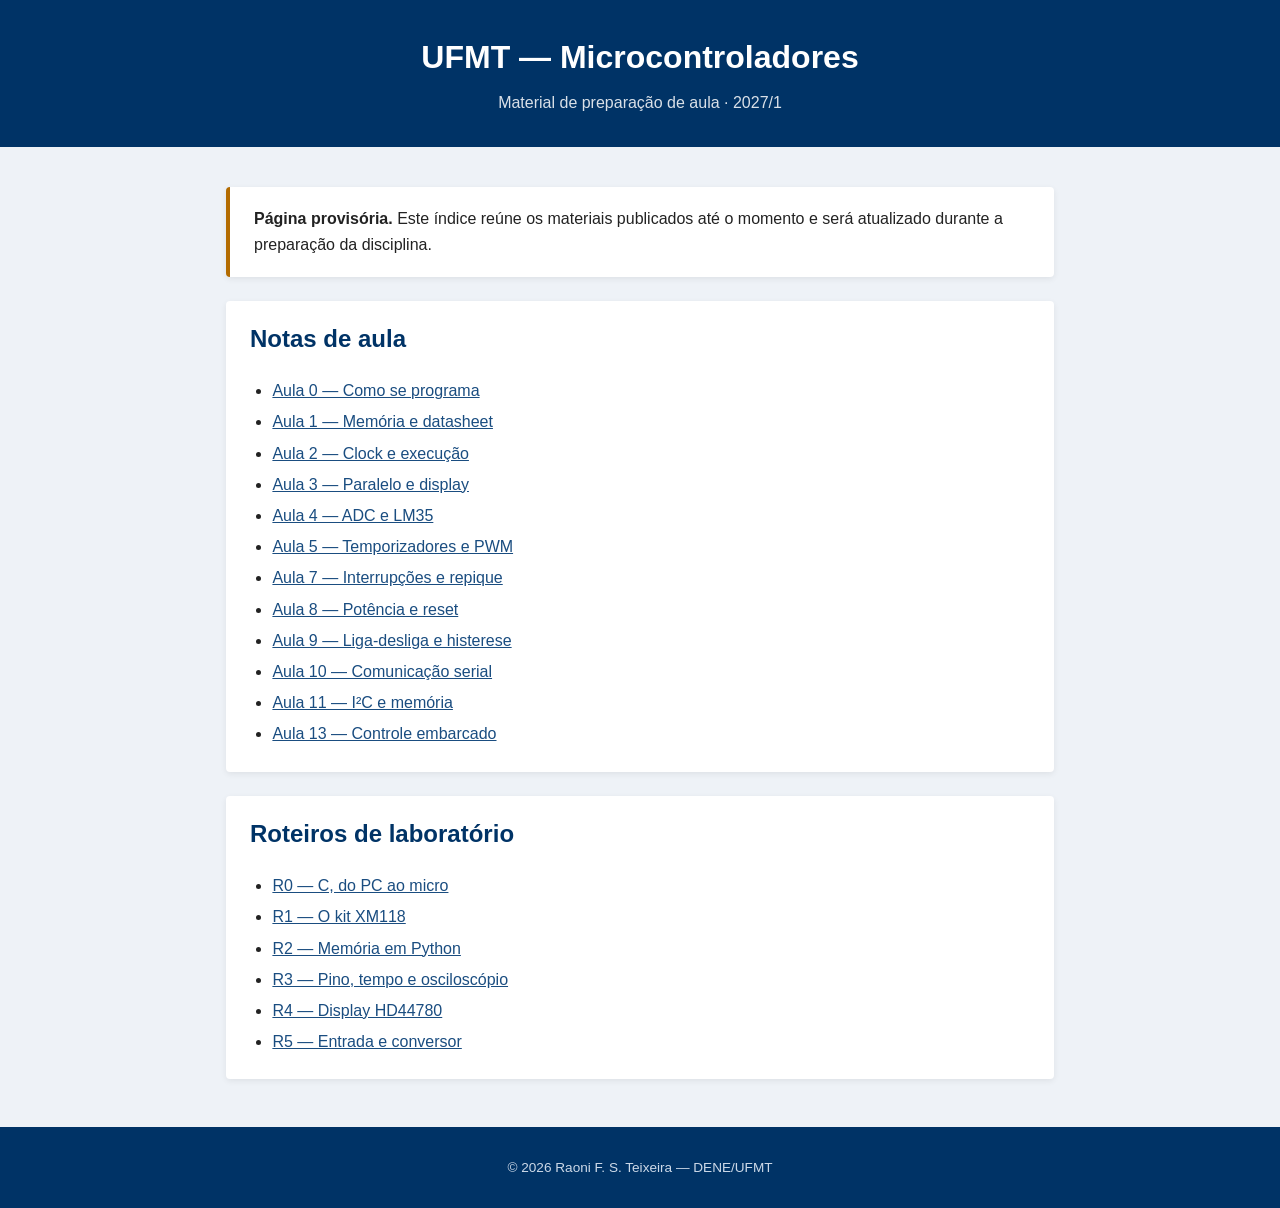
==== 2027-1/index.html @ 15de8cd6 "criando index para 2027-1 (novo materal)" ====
<!DOCTYPE html>
<html lang="pt-BR">
<head>
    <meta charset="UTF-8">
    <meta name="viewport" content="width=device-width, initial-scale=1.0">
    <title>Microcontroladores — 2027/1</title>
    <style>
        * { box-sizing: border-box; }
        body {
            font-family: Arial, sans-serif;
            line-height: 1.6;
            margin: 0;
            background: #eef2f7;
            color: #222;
        }
        header {
            background: #003366;
            color: #fff;
            padding: 2rem 1rem;
            text-align: center;
        }
        header h1 { margin: 0 0 .4rem; font-size: 2rem; }
        header p { margin: 0; opacity: .85; }
        main {
            max-width: 860px;
            margin: 2.5rem auto;
            padding: 0 1rem;
        }
        .notice, section {
            background: #fff;
            border-radius: 4px;
            padding: 1.2rem 1.5rem;
            margin-bottom: 1.5rem;
            box-shadow: 0 2px 6px rgba(0, 0, 0, .07);
        }
        .notice { border-left: 4px solid #b36b00; }
        h2 { color: #003366; margin-top: 0; }
        ul { margin: 0; padding-left: 1.4rem; }
        li { margin: .35rem 0; }
        a { color: #1a4d80; }
        footer {
            background: #003366;
            color: #ccd9e8;
            font-size: .85rem;
            margin-top: 3rem;
            padding: 1rem;
            text-align: center;
        }
    </style>
</head>
<body>
    <header>
        <h1>UFMT — Microcontroladores</h1>
        <p>Material de preparação de aula · 2027/1</p>
    </header>

    <main>
        <div class="notice">
            <strong>Página provisória.</strong>
            Este índice reúne os materiais publicados até o momento e será atualizado
            durante a preparação da disciplina.
        </div>

        <section>
            <h2>Notas de aula</h2>
            <ul>
                <li><a href="./pdf/aula0-como-se-programa.pdf" target="_blank">Aula 0 — Como se programa</a></li>
                <li><a href="./pdf/aula1-memoria-e-datasheet.pdf" target="_blank">Aula 1 — Memória e datasheet</a></li>
                <li><a href="./pdf/aula2-clock-e-execucao.pdf" target="_blank">Aula 2 — Clock e execução</a></li>
                <li><a href="./pdf/aula3-paralelo-e-display.pdf" target="_blank">Aula 3 — Paralelo e display</a></li>
                <li><a href="./pdf/aula4-adc-e-lm35.pdf" target="_blank">Aula 4 — ADC e LM35</a></li>
                <li><a href="./pdf/aula5-temporizadores-e-pwm.pdf" target="_blank">Aula 5 — Temporizadores e PWM</a></li>
                <li><a href="./pdf/aula7-interrupcoes-e-repique.pdf" target="_blank">Aula 7 — Interrupções e repique</a></li>
                <li><a href="./pdf/aula8-potencia-e-reset.pdf" target="_blank">Aula 8 — Potência e reset</a></li>
                <li><a href="./pdf/aula9-liga-desliga-e-histerese.pdf" target="_blank">Aula 9 — Liga-desliga e histerese</a></li>
                <li><a href="./pdf/aula10-comunicacao-serial.pdf" target="_blank">Aula 10 — Comunicação serial</a></li>
                <li><a href="./pdf/aula11-i2c-e-memoria.pdf" target="_blank">Aula 11 — I²C e memória</a></li>
                <li><a href="./pdf/aula13-controle-embarcado.pdf" target="_blank">Aula 13 — Controle embarcado</a></li>
            </ul>
        </section>

        <section>
            <h2>Roteiros de laboratório</h2>
            <ul>
                <li><a href="./pdf/R0-c-do-pc-ao-micro.pdf" target="_blank">R0 — C, do PC ao micro</a></li>
                <li><a href="./pdf/R1-o-kit-xm118.pdf" target="_blank">R1 — O kit XM118</a></li>
                <li><a href="./pdf/R2-memoria-em-python.pdf" target="_blank">R2 — Memória em Python</a></li>
                <li><a href="./pdf/R3-pino-tempo-osciloscopio.pdf" target="_blank">R3 — Pino, tempo e osciloscópio</a></li>
                <li><a href="./pdf/R4-display-hd44780.pdf" target="_blank">R4 — Display HD44780</a></li>
                <li><a href="./pdf/R5-entrada-e-conversor.pdf" target="_blank">R5 — Entrada e conversor</a></li>
            </ul>
        </section>
    </main>

    <footer>
        <p>&copy; 2026 Raoni F. S. Teixeira — DENE/UFMT</p>
    </footer>
</body>
</html>
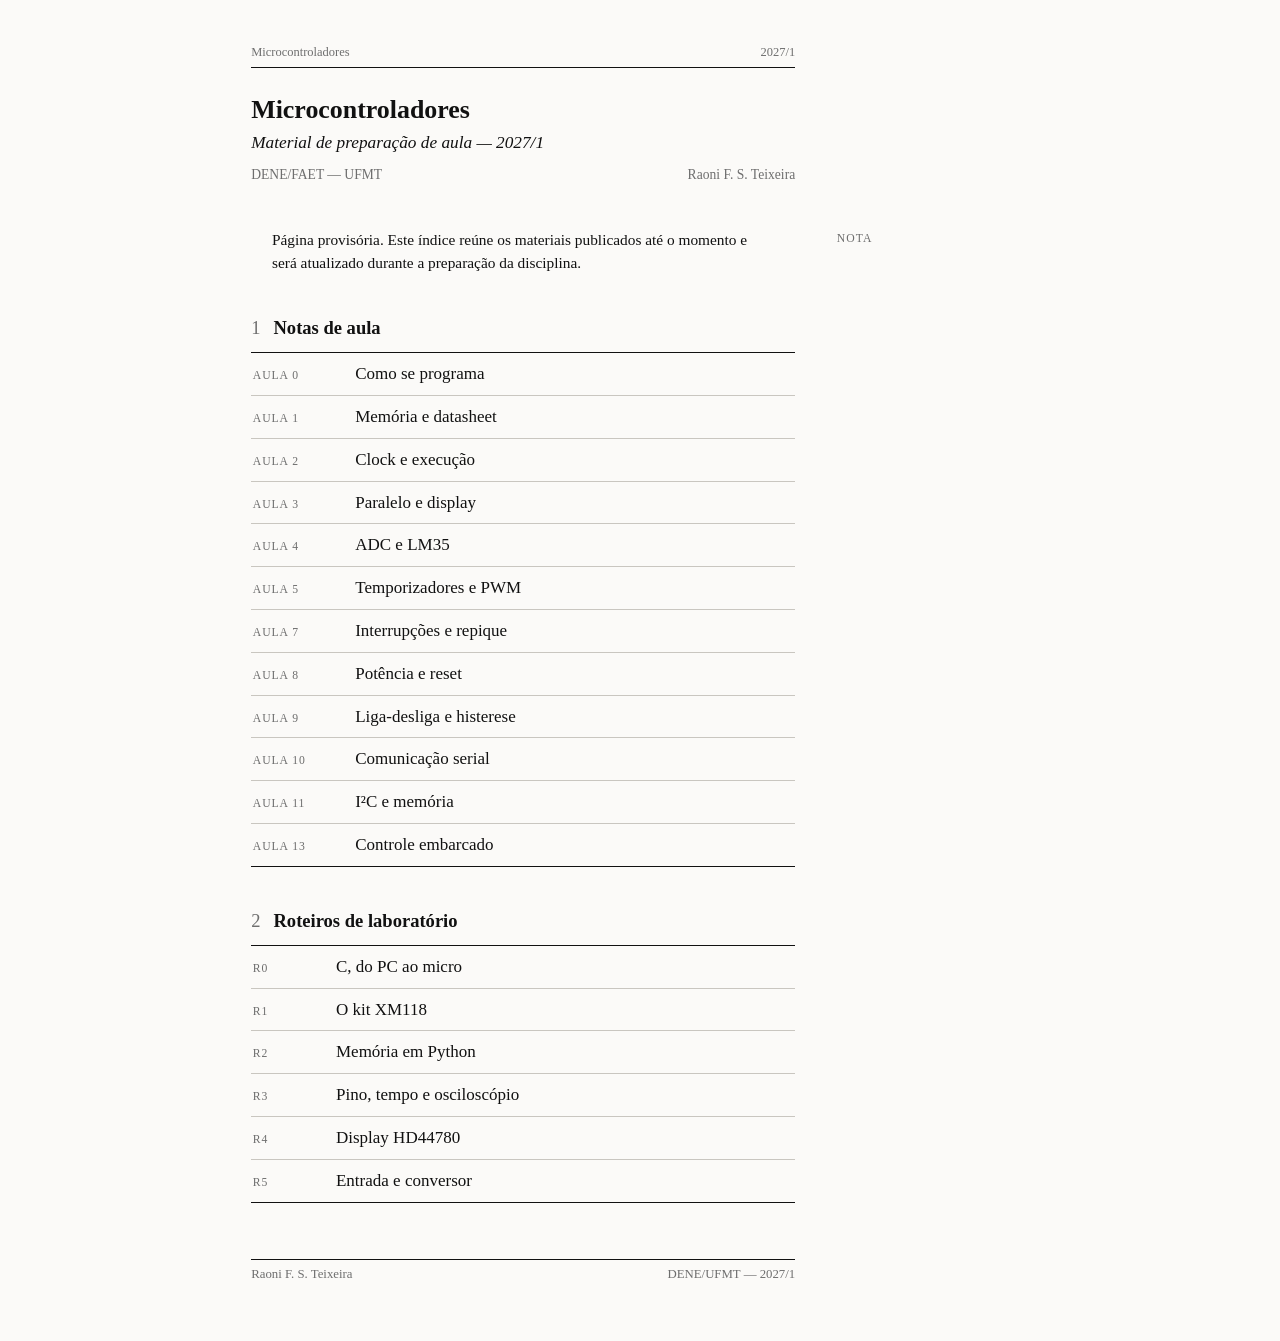
==== commit 62ad2bed: "Update site navigation layout" ====
--- a/2027-1/index.html
+++ b/2027-1/index.html
@@ -1,99 +1,68 @@
 <!DOCTYPE html>
 <html lang="pt-BR">
 <head>
-    <meta charset="UTF-8">
-    <meta name="viewport" content="width=device-width, initial-scale=1.0">
-    <title>Microcontroladores — 2027/1</title>
-    <style>
-        * { box-sizing: border-box; }
-        body {
-            font-family: Arial, sans-serif;
-            line-height: 1.6;
-            margin: 0;
-            background: #eef2f7;
-            color: #222;
-        }
-        header {
-            background: #003366;
-            color: #fff;
-            padding: 2rem 1rem;
-            text-align: center;
-        }
-        header h1 { margin: 0 0 .4rem; font-size: 2rem; }
-        header p { margin: 0; opacity: .85; }
-        main {
-            max-width: 860px;
-            margin: 2.5rem auto;
-            padding: 0 1rem;
-        }
-        .notice, section {
-            background: #fff;
-            border-radius: 4px;
-            padding: 1.2rem 1.5rem;
-            margin-bottom: 1.5rem;
-            box-shadow: 0 2px 6px rgba(0, 0, 0, .07);
-        }
-        .notice { border-left: 4px solid #b36b00; }
-        h2 { color: #003366; margin-top: 0; }
-        ul { margin: 0; padding-left: 1.4rem; }
-        li { margin: .35rem 0; }
-        a { color: #1a4d80; }
-        footer {
-            background: #003366;
-            color: #ccd9e8;
-            font-size: .85rem;
-            margin-top: 3rem;
-            padding: 1rem;
-            text-align: center;
-        }
-    </style>
+<meta charset="UTF-8">
+<meta name="viewport" content="width=device-width, initial-scale=1.0">
+<title>Microcontroladores — 2027/1</title>
+<link rel="stylesheet" href="../estilo.css">
 </head>
 <body>
-    <header>
-        <h1>UFMT — Microcontroladores</h1>
-        <p>Material de preparação de aula · 2027/1</p>
-    </header>
+<div class="pagina">
 
-    <main>
-        <div class="notice">
-            <strong>Página provisória.</strong>
-            Este índice reúne os materiais publicados até o momento e será atualizado
-            durante a preparação da disciplina.
-        </div>
+  <header>
+    <p class="corrente"><span>Microcontroladores</span><span>2027/1</span></p>
+    <h1>Microcontroladores</h1>
+    <p class="subtitulo">Material de preparação de aula — 2027/1</p>
+    <p class="filiacao"><span>DENE/FAET — UFMT</span><span>Raoni F. S. Teixeira</span></p>
+  </header>
 
-        <section>
-            <h2>Notas de aula</h2>
-            <ul>
-                <li><a href="./pdf/aula0-como-se-programa.pdf" target="_blank">Aula 0 — Como se programa</a></li>
-                <li><a href="./pdf/aula1-memoria-e-datasheet.pdf" target="_blank">Aula 1 — Memória e datasheet</a></li>
-                <li><a href="./pdf/aula2-clock-e-execucao.pdf" target="_blank">Aula 2 — Clock e execução</a></li>
-                <li><a href="./pdf/aula3-paralelo-e-display.pdf" target="_blank">Aula 3 — Paralelo e display</a></li>
-                <li><a href="./pdf/aula4-adc-e-lm35.pdf" target="_blank">Aula 4 — ADC e LM35</a></li>
-                <li><a href="./pdf/aula5-temporizadores-e-pwm.pdf" target="_blank">Aula 5 — Temporizadores e PWM</a></li>
-                <li><a href="./pdf/aula7-interrupcoes-e-repique.pdf" target="_blank">Aula 7 — Interrupções e repique</a></li>
-                <li><a href="./pdf/aula8-potencia-e-reset.pdf" target="_blank">Aula 8 — Potência e reset</a></li>
-                <li><a href="./pdf/aula9-liga-desliga-e-histerese.pdf" target="_blank">Aula 9 — Liga-desliga e histerese</a></li>
-                <li><a href="./pdf/aula10-comunicacao-serial.pdf" target="_blank">Aula 10 — Comunicação serial</a></li>
-                <li><a href="./pdf/aula11-i2c-e-memoria.pdf" target="_blank">Aula 11 — I²C e memória</a></li>
-                <li><a href="./pdf/aula13-controle-embarcado.pdf" target="_blank">Aula 13 — Controle embarcado</a></li>
-            </ul>
-        </section>
+  <main>
 
-        <section>
-            <h2>Roteiros de laboratório</h2>
-            <ul>
-                <li><a href="./pdf/R0-c-do-pc-ao-micro.pdf" target="_blank">R0 — C, do PC ao micro</a></li>
-                <li><a href="./pdf/R1-o-kit-xm118.pdf" target="_blank">R1 — O kit XM118</a></li>
-                <li><a href="./pdf/R2-memoria-em-python.pdf" target="_blank">R2 — Memória em Python</a></li>
-                <li><a href="./pdf/R3-pino-tempo-osciloscopio.pdf" target="_blank">R3 — Pino, tempo e osciloscópio</a></li>
-                <li><a href="./pdf/R4-display-hd44780.pdf" target="_blank">R4 — Display HD44780</a></li>
-                <li><a href="./pdf/R5-entrada-e-conversor.pdf" target="_blank">R5 — Entrada e conversor</a></li>
-            </ul>
-        </section>
-    </main>
+    <section>
+      <p class="passagem">
+        <span class="rotulo">Nota</span>
+        Página provisória. Este índice reúne os materiais publicados até o momento
+        e será atualizado durante a preparação da disciplina.
+      </p>
+    </section>
 
-    <footer>
-        <p>&copy; 2026 Raoni F. S. Teixeira — DENE/UFMT</p>
-    </footer>
+    <section>
+      <h2>Notas de aula</h2>
+      <ol class="lista lista--larga">
+        <li><span class="cod">Aula 0</span><span class="item"><a href="./pdf/aula0-como-se-programa.pdf" target="_blank">Como se programa</a></span></li>
+        <li><span class="cod">Aula 1</span><span class="item"><a href="./pdf/aula1-memoria-e-datasheet.pdf" target="_blank">Memória e datasheet</a></span></li>
+        <li><span class="cod">Aula 2</span><span class="item"><a href="./pdf/aula2-clock-e-execucao.pdf" target="_blank">Clock e execução</a></span></li>
+        <li><span class="cod">Aula 3</span><span class="item"><a href="./pdf/aula3-paralelo-e-display.pdf" target="_blank">Paralelo e display</a></span></li>
+        <li><span class="cod">Aula 4</span><span class="item"><a href="./pdf/aula4-adc-e-lm35.pdf" target="_blank">ADC e LM35</a></span></li>
+        <li><span class="cod">Aula 5</span><span class="item"><a href="./pdf/aula5-temporizadores-e-pwm.pdf" target="_blank">Temporizadores e PWM</a></span></li>
+        <li><span class="cod">Aula 7</span><span class="item"><a href="./pdf/aula7-interrupcoes-e-repique.pdf" target="_blank">Interrupções e repique</a></span></li>
+        <li><span class="cod">Aula 8</span><span class="item"><a href="./pdf/aula8-potencia-e-reset.pdf" target="_blank">Potência e reset</a></span></li>
+        <li><span class="cod">Aula 9</span><span class="item"><a href="./pdf/aula9-liga-desliga-e-histerese.pdf" target="_blank">Liga-desliga e histerese</a></span></li>
+        <li><span class="cod">Aula 10</span><span class="item"><a href="./pdf/aula10-comunicacao-serial.pdf" target="_blank">Comunicação serial</a></span></li>
+        <li><span class="cod">Aula 11</span><span class="item"><a href="./pdf/aula11-i2c-e-memoria.pdf" target="_blank">I²C e memória</a></span></li>
+        <li><span class="cod">Aula 13</span><span class="item"><a href="./pdf/aula13-controle-embarcado.pdf" target="_blank">Controle embarcado</a></span></li>
+      </ol>
+    </section>
+
+    <section>
+      <h2>Roteiros de laboratório</h2>
+      <ol class="lista">
+        <li><span class="cod">R0</span><span class="item"><a href="./pdf/R0-c-do-pc-ao-micro.pdf" target="_blank">C, do PC ao micro</a></span></li>
+        <li><span class="cod">R1</span><span class="item"><a href="./pdf/R1-o-kit-xm118.pdf" target="_blank">O kit XM118</a></span></li>
+        <li><span class="cod">R2</span><span class="item"><a href="./pdf/R2-memoria-em-python.pdf" target="_blank">Memória em Python</a></span></li>
+        <li><span class="cod">R3</span><span class="item"><a href="./pdf/R3-pino-tempo-osciloscopio.pdf" target="_blank">Pino, tempo e osciloscópio</a></span></li>
+        <li><span class="cod">R4</span><span class="item"><a href="./pdf/R4-display-hd44780.pdf" target="_blank">Display HD44780</a></span></li>
+        <li><span class="cod">R5</span><span class="item"><a href="./pdf/R5-entrada-e-conversor.pdf" target="_blank">Entrada e conversor</a></span></li>
+      </ol>
+    </section>
+
+  </main>
+
+  <footer>
+    <span>Raoni F. S. Teixeira</span>
+    <span>DENE/UFMT — 2027/1</span>
+  </footer>
+
+</div>
 </body>
 </html>
--- a/estilo.css
+++ b/estilo.css
@@ -0,0 +1,335 @@
+/* estilo.css — folha de estilo comum das páginas da disciplina
+ * DENE/UFMT — Raoni F. S. Teixeira
+ *
+ * Contraparte web de labs/estilo.typ, modo "teoria": sem cor, régua fina no
+ * lugar de caixa colorida, rótulo em versalete na margem, coluna de texto
+ * estreita. A única cor do sistema é `perigo`, e ela não aparece num índice.
+ */
+
+/* ------------------------------------------------------------------ tinta */
+:root {
+  --tinta:   #111111;
+  --cinza:   #4A4A4A;
+  --cinza-c: #6E6E6E;          /* rótulos, metadados */
+  --regra:   #C9C6C0;          /* filete de linha de tabela */
+  --papel:   #FBFAF8;
+  --papel-2: #F2F0EC;          /* fundo de código */
+  --navy:    #003366;          /* só em foco/hover de link */
+  --vermelho:#9B1C1C;          /* perigo — único elemento colorido */
+
+  --serifa: "Libertinus Serif", "Linux Libertine O", "Linux Libertine",
+            "Latin Modern Roman", Georgia, "Times New Roman", serif;
+  --mono:   "DejaVu Sans Mono", "Liberation Mono", ui-monospace, monospace;
+
+  /* geometria: coluna de texto estreita + coluna de notas à direita,
+     na mesma proporção da página A4 do preâmbulo (13cm / 4,2cm). */
+  --col: 34rem;
+  --mg-larg: 12rem;
+  --mg-dx: 2.6rem;
+}
+
+@media (prefers-color-scheme: dark) {
+  :root {
+    --tinta: #E8E6E1;
+    --cinza: #B0ACA4;
+    --cinza-c: #94908A;
+    --regra: #45423C;
+    --papel: #16150F;
+    --papel-2: #211F19;
+    --navy: #9DC0E8;
+    --vermelho: #E08585;
+  }
+}
+
+/* ------------------------------------------------------------------ base */
+* { box-sizing: border-box; }
+
+html { -webkit-text-size-adjust: 100%; }
+
+body {
+  margin: 0;
+  background: var(--papel);
+  color: var(--tinta);
+  font-family: var(--serifa);
+  font-size: 1.0625rem;
+  line-height: 1.52;
+  text-rendering: optimizeLegibility;
+}
+
+.pagina {
+  width: min(100% - 2.5rem, calc(var(--col) + var(--mg-dx) + var(--mg-larg)));
+  margin: 0 auto;
+  padding: 2rem 0 3.5rem;
+}
+
+.pagina > header,
+.pagina > main,
+.pagina > footer { max-width: var(--col); }
+
+/* ----------------------------------------------------------------- links */
+a {
+  color: inherit;
+  text-decoration: none;
+  border-bottom: 1px solid var(--regra);
+}
+a:hover, a:focus-visible {
+  color: var(--navy);
+  border-bottom-color: currentColor;
+}
+a:focus-visible { outline: 1px solid var(--navy); outline-offset: 3px; }
+
+/* --------------------------------------------- cabeçalho corrente e título */
+.corrente {
+  display: flex;
+  justify-content: space-between;
+  gap: 1rem;
+  font-size: 0.78rem;
+  color: var(--cinza-c);
+  padding-bottom: 0.3rem;
+  border-bottom: 1px solid var(--tinta);
+}
+.corrente a { border-bottom: none; }
+.corrente a:hover { border-bottom: 1px solid currentColor; }
+
+h1 {
+  font-size: 1.62rem;
+  font-weight: 700;
+  line-height: 1.2;
+  margin: 1.6rem 0 0;
+}
+
+.subtitulo {
+  font-size: 1.08rem;
+  font-style: italic;
+  color: var(--tinta);
+  margin: 0.35rem 0 0;
+}
+
+.filiacao {
+  display: flex;
+  justify-content: space-between;
+  gap: 1rem;
+  font-size: 0.85rem;
+  color: var(--cinza-c);
+  margin: 0.55rem 0 0;
+}
+
+/* -------------------------------------------------------------- títulos */
+main { counter-reset: secao; margin-top: 2.6rem; }
+
+h2 {
+  font-size: 1.16rem;
+  font-weight: 700;
+  margin: 2.5rem 0 0.6rem;
+}
+h2::before {
+  counter-increment: secao;
+  content: counter(secao);
+  color: var(--cinza-c);
+  font-weight: 400;
+  margin-right: 0.7em;
+}
+main > section:first-of-type > h2 { margin-top: 0; }
+
+h3 {
+  font-size: 1.02rem;
+  font-weight: 400;
+  font-style: italic;
+  margin: 1.4rem 0 0.4rem;
+}
+
+p { margin: 0.7rem 0; }
+
+/* ------------------------------------------------------- objetivos/moldura */
+/* Contraparte de #objetivos: bloco entre dois filetes, sem preenchimento. */
+.objetivos {
+  border-top: 1px solid var(--tinta);
+  border-bottom: 1px solid var(--tinta);
+  padding: 0.55rem 0 0.75rem;
+  margin: 1.8rem 0;
+}
+
+/* Contraparte de _caixa_moldura: emoldurado, sem preenchimento. */
+.moldura {
+  border: 1px solid var(--regra);
+  padding: 0.85rem 1rem 1rem;
+  margin: 1.2rem 0;
+}
+
+.rotulo {
+  display: block;
+  font-size: 0.73rem;
+  font-weight: 500;
+  letter-spacing: 0.09em;
+  text-transform: uppercase;
+  color: var(--cinza-c);
+  margin: 0 0 0.35rem;
+}
+
+/* Contraparte de _caixa_margem: passagem recuada, rótulo na margem. */
+.passagem {
+  position: relative;
+  padding-left: 1.3rem;
+  padding-right: 1.3rem;
+  margin: 1.2rem 0;
+  font-size: 0.96rem;
+}
+.passagem > .rotulo {
+  position: absolute;
+  left: calc(var(--col) + var(--mg-dx));
+  top: 0.25em;
+  width: var(--mg-larg);
+  margin: 0;
+}
+
+/* Contraparte de #margem: grafite de margem, sem rótulo. */
+.margem {
+  position: absolute;
+  left: calc(var(--col) + var(--mg-dx));
+  width: var(--mg-larg);
+  font-size: 0.83rem;
+  font-style: italic;
+  line-height: 1.4;
+  color: var(--cinza);
+  margin: 0;
+}
+.margem a { border-bottom-color: var(--regra); }
+section { position: relative; }
+
+/* --------------------------------------------------------------- listas */
+/* Contraparte de #tab: filete forte no topo, filetes finos entre linhas,
+   sem régua vertical, sem preenchimento. */
+.lista {
+  --cod: 4.4rem;
+  list-style: none;
+  margin: 0;
+  padding: 0;
+  border-top: 1.5px solid var(--tinta);
+  border-bottom: 1px solid var(--tinta);
+}
+.lista--larga { --cod: 5.6rem; }
+
+.lista > li {
+  display: grid;
+  grid-template-columns: var(--cod) minmax(0, 1fr);
+  gap: 0 0.8rem;
+  align-items: baseline;
+  padding: 0.5rem 0.1rem;
+}
+.lista > li + li { border-top: 1px solid var(--regra); }
+
+.cod {
+  font-size: 0.73rem;
+  font-weight: 500;
+  letter-spacing: 0.08em;
+  text-transform: uppercase;
+  color: var(--cinza-c);
+  white-space: nowrap;
+}
+
+.item a { border-bottom-color: transparent; }
+.item a:hover, .item a:focus-visible { border-bottom-color: currentColor; }
+
+.glosa {
+  display: block;
+  font-size: 0.87rem;
+  color: var(--cinza);
+  margin-top: 0.1rem;
+}
+
+/* marcador discreto de destino: ↗ externo, ↓ download */
+.ext::after { content: " \2197"; color: var(--cinza-c); font-size: 0.8em; }
+.baixar::after { content: " \2193"; color: var(--cinza-c); font-size: 0.8em; }
+
+/* ------------------------------------------------------------- entradas */
+/* Duas portas de entrada da página inicial: molduras, não cartões. */
+.entradas {
+  display: grid;
+  grid-template-columns: 1fr 1fr;
+  gap: 1.1rem;
+  margin: 1.8rem 0 0;
+}
+.entrada {
+  display: block;
+  border: 1px solid var(--regra);
+  border-bottom-width: 1px;
+  padding: 1.1rem 1.1rem 1.2rem;
+}
+.entrada:hover, .entrada:focus-visible {
+  border-color: var(--tinta);
+  color: inherit;
+}
+.entrada .nome {
+  display: block;
+  font-size: 1.14rem;
+  font-weight: 700;
+  margin-top: 0.15rem;
+}
+.entrada .glosa { margin-top: 0.4rem; }
+
+/* ------------------------------------------------------------ definições */
+.ident {
+  margin: 0;
+  display: grid;
+  grid-template-columns: max-content minmax(0, 1fr);
+  gap: 0.3rem 1rem;
+  font-size: 0.97rem;
+}
+.ident dt {
+  font-size: 0.73rem;
+  font-weight: 500;
+  letter-spacing: 0.08em;
+  text-transform: uppercase;
+  color: var(--cinza-c);
+  padding-top: 0.22em;
+}
+.ident dd { margin: 0; }
+
+/* ---------------------------------------------------------------- rodapé */
+.pagina > footer {
+  display: flex;
+  justify-content: space-between;
+  gap: 1rem;
+  margin-top: 3.5rem;
+  padding-top: 0.35rem;
+  border-top: 1px solid var(--tinta);
+  font-size: 0.8rem;
+  color: var(--cinza-c);
+}
+
+code, kbd { font-family: var(--mono); font-size: 0.88em; background: var(--papel-2); padding: 0.05em 0.3em; }
+
+/* --------------------------------------------------- coluna única, telas estreitas */
+@media (max-width: 58rem) {
+  .pagina { width: min(100% - 2rem, var(--col)); }
+  .margem, .passagem > .rotulo {
+    position: static;
+    width: auto;
+    display: block;
+  }
+  .margem {
+    border-left: 1px solid var(--regra);
+    padding-left: 0.9rem;
+    margin: 0.9rem 0 1.2rem;
+  }
+  .passagem { padding-left: 0; padding-right: 0; border-left: 1px solid var(--regra); padding-left: 0.9rem; }
+  .passagem > .rotulo { margin-bottom: 0.3rem; }
+}
+
+@media (max-width: 34rem) {
+  body { font-size: 1rem; }
+  .entradas { grid-template-columns: 1fr; }
+  .lista > li { grid-template-columns: 1fr; gap: 0.15rem; }
+  .filiacao, .corrente, .pagina > footer { flex-direction: column; gap: 0.15rem; }
+  .ident { grid-template-columns: 1fr; gap: 0.1rem 0; }
+  .ident dd { margin-bottom: 0.55rem; }
+}
+
+/* ---------------------------------------------------------------- impressão */
+@media print {
+  :root { --papel: #fff; --tinta: #111; --cinza: #444; --cinza-c: #555; --regra: #bbb; }
+  body { font-size: 10.5pt; }
+  .pagina { width: auto; padding: 0; }
+  a { border-bottom: none; }
+  .margem, .passagem > .rotulo { position: static; width: auto; }
+}
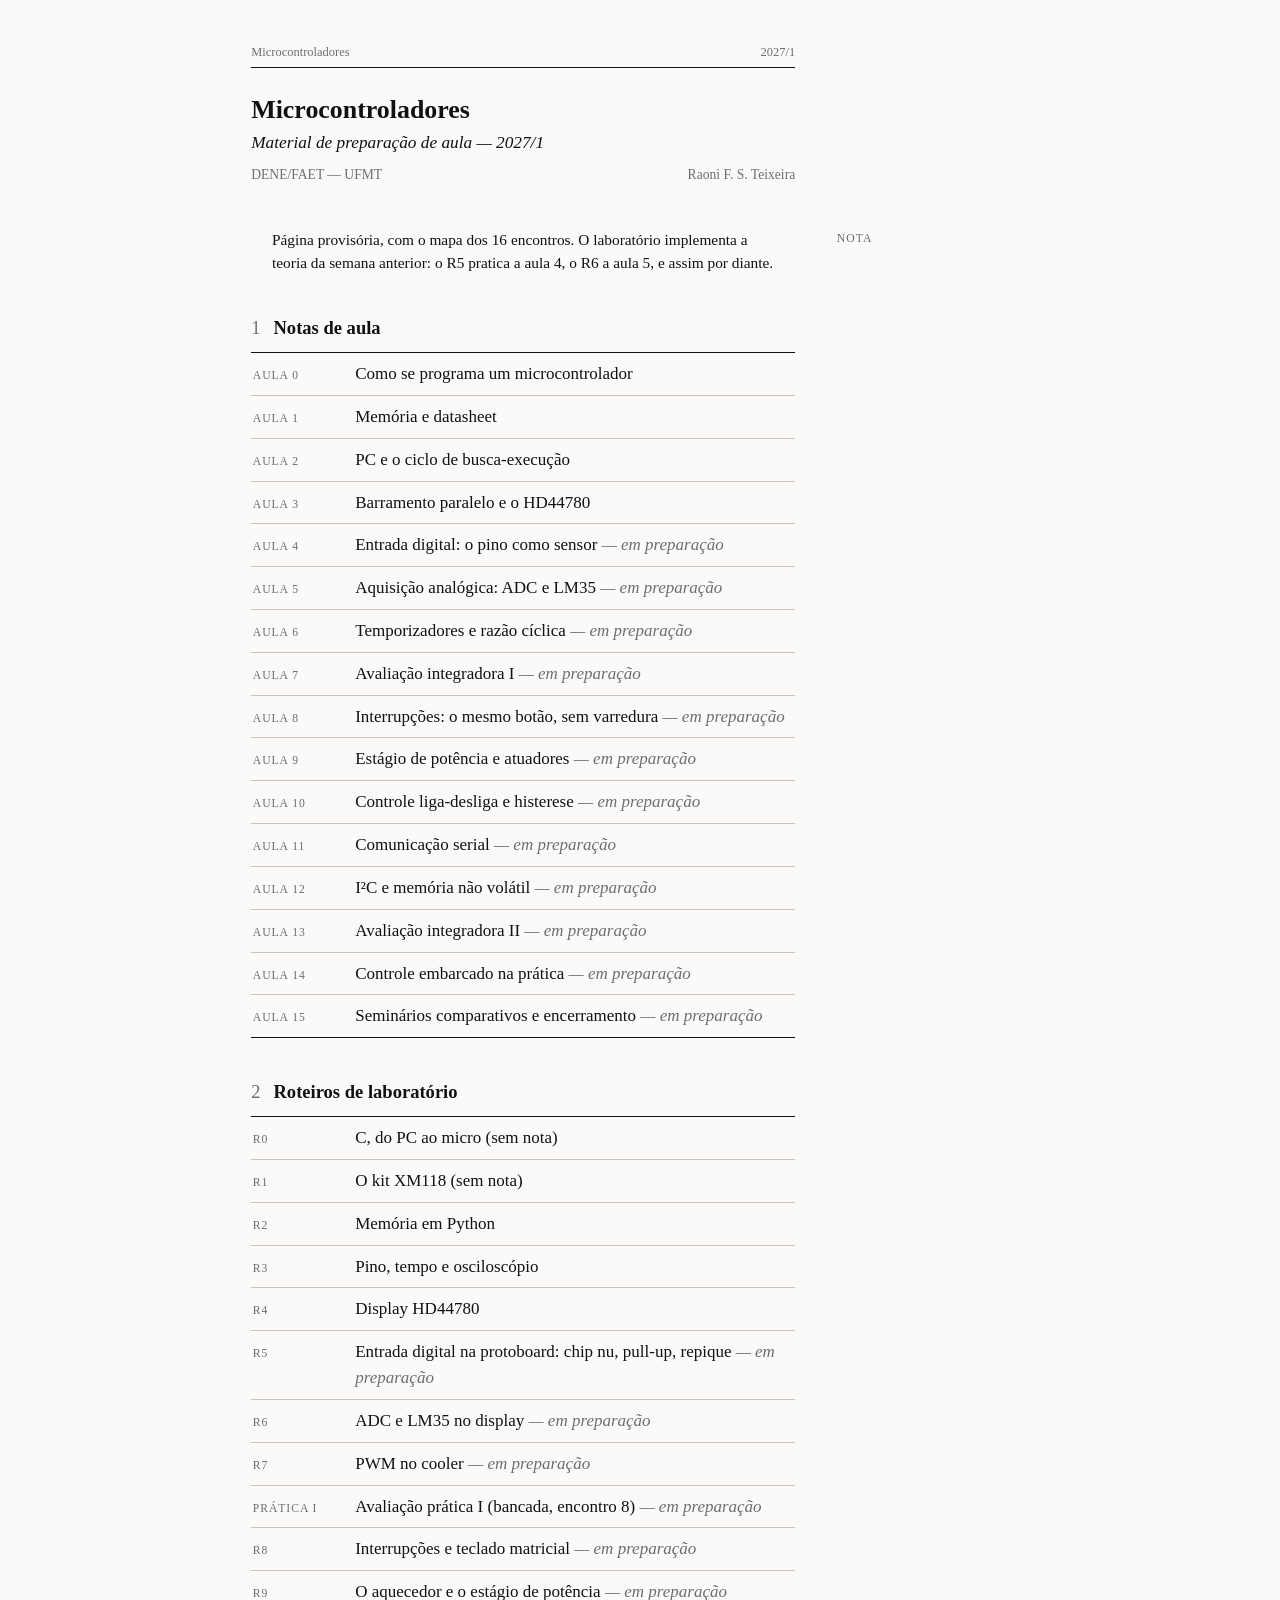
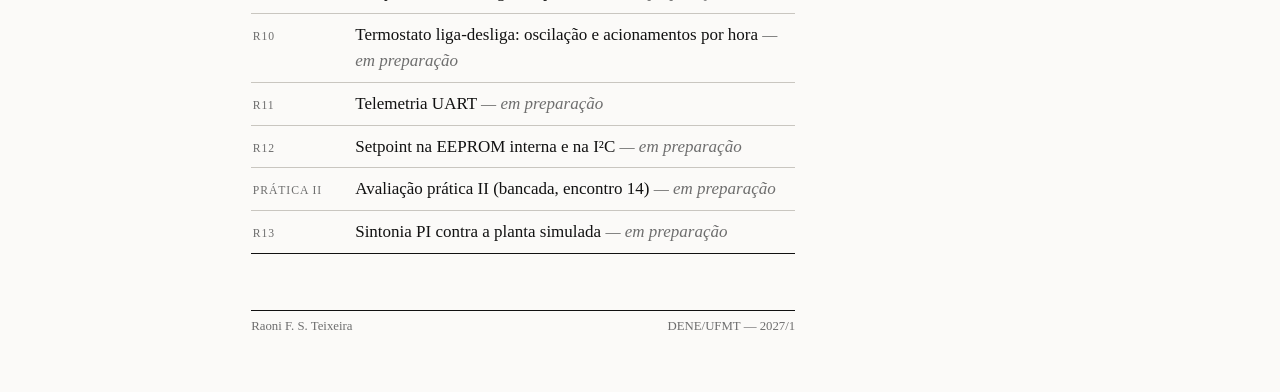
==== commit 7e19df5d: "2027/1: fontes renumeradas pelo novo mapa de 16 encontros Copias das aulas e roteiros de 2026/2 em 2" ====
--- a/2027-1/index.html
+++ b/2027-1/index.html
@@ -21,38 +21,52 @@
     <section>
       <p class="passagem">
         <span class="rotulo">Nota</span>
-        Página provisória. Este índice reúne os materiais publicados até o momento
-        e será atualizado durante a preparação da disciplina.
+        Página provisória, com o mapa dos 16 encontros. O laboratório implementa
+        a teoria da semana anterior: o R5 pratica a aula 4, o R6 a aula 5, e assim por diante.
       </p>
     </section>
 
     <section>
       <h2>Notas de aula</h2>
       <ol class="lista lista--larga">
-        <li><span class="cod">Aula 0</span><span class="item"><a href="./pdf/aula0-como-se-programa.pdf" target="_blank">Como se programa</a></span></li>
+        <li><span class="cod">Aula 0</span><span class="item"><a href="./pdf/aula0-como-se-programa.pdf" target="_blank">Como se programa um microcontrolador</a></span></li>
         <li><span class="cod">Aula 1</span><span class="item"><a href="./pdf/aula1-memoria-e-datasheet.pdf" target="_blank">Memória e datasheet</a></span></li>
-        <li><span class="cod">Aula 2</span><span class="item"><a href="./pdf/aula2-clock-e-execucao.pdf" target="_blank">Clock e execução</a></span></li>
-        <li><span class="cod">Aula 3</span><span class="item"><a href="./pdf/aula3-paralelo-e-display.pdf" target="_blank">Paralelo e display</a></span></li>
-        <li><span class="cod">Aula 4</span><span class="item"><a href="./pdf/aula4-adc-e-lm35.pdf" target="_blank">ADC e LM35</a></span></li>
-        <li><span class="cod">Aula 5</span><span class="item"><a href="./pdf/aula5-temporizadores-e-pwm.pdf" target="_blank">Temporizadores e PWM</a></span></li>
-        <li><span class="cod">Aula 7</span><span class="item"><a href="./pdf/aula7-interrupcoes-e-repique.pdf" target="_blank">Interrupções e repique</a></span></li>
-        <li><span class="cod">Aula 8</span><span class="item"><a href="./pdf/aula8-potencia-e-reset.pdf" target="_blank">Potência e reset</a></span></li>
-        <li><span class="cod">Aula 9</span><span class="item"><a href="./pdf/aula9-liga-desliga-e-histerese.pdf" target="_blank">Liga-desliga e histerese</a></span></li>
-        <li><span class="cod">Aula 10</span><span class="item"><a href="./pdf/aula10-comunicacao-serial.pdf" target="_blank">Comunicação serial</a></span></li>
-        <li><span class="cod">Aula 11</span><span class="item"><a href="./pdf/aula11-i2c-e-memoria.pdf" target="_blank">I²C e memória</a></span></li>
-        <li><span class="cod">Aula 13</span><span class="item"><a href="./pdf/aula13-controle-embarcado.pdf" target="_blank">Controle embarcado</a></span></li>
+        <li><span class="cod">Aula 2</span><span class="item"><a href="./pdf/aula2-clock-e-execucao.pdf" target="_blank">PC e o ciclo de busca-execução</a></span></li>
+        <li><span class="cod">Aula 3</span><span class="item"><a href="./pdf/aula3-paralelo-e-display.pdf" target="_blank">Barramento paralelo e o HD44780</a></span></li>
+        <li><span class="cod">Aula 4</span><span class="item">Entrada digital: o pino como sensor <span class="vazio">— em preparação</span></span></li>
+        <li><span class="cod">Aula 5</span><span class="item">Aquisição analógica: ADC e LM35 <span class="vazio">— em preparação</span></span></li>
+        <li><span class="cod">Aula 6</span><span class="item">Temporizadores e razão cíclica <span class="vazio">— em preparação</span></span></li>
+        <li><span class="cod">Aula 7</span><span class="item">Avaliação integradora I <span class="vazio">— em preparação</span></span></li>
+        <li><span class="cod">Aula 8</span><span class="item">Interrupções: o mesmo botão, sem varredura <span class="vazio">— em preparação</span></span></li>
+        <li><span class="cod">Aula 9</span><span class="item">Estágio de potência e atuadores <span class="vazio">— em preparação</span></span></li>
+        <li><span class="cod">Aula 10</span><span class="item">Controle liga-desliga e histerese <span class="vazio">— em preparação</span></span></li>
+        <li><span class="cod">Aula 11</span><span class="item">Comunicação serial <span class="vazio">— em preparação</span></span></li>
+        <li><span class="cod">Aula 12</span><span class="item">I²C e memória não volátil <span class="vazio">— em preparação</span></span></li>
+        <li><span class="cod">Aula 13</span><span class="item">Avaliação integradora II <span class="vazio">— em preparação</span></span></li>
+        <li><span class="cod">Aula 14</span><span class="item">Controle embarcado na prática <span class="vazio">— em preparação</span></span></li>
+        <li><span class="cod">Aula 15</span><span class="item">Seminários comparativos e encerramento <span class="vazio">— em preparação</span></span></li>
       </ol>
     </section>
 
     <section>
       <h2>Roteiros de laboratório</h2>
-      <ol class="lista">
-        <li><span class="cod">R0</span><span class="item"><a href="./pdf/R0-c-do-pc-ao-micro.pdf" target="_blank">C, do PC ao micro</a></span></li>
-        <li><span class="cod">R1</span><span class="item"><a href="./pdf/R1-o-kit-xm118.pdf" target="_blank">O kit XM118</a></span></li>
+      <ol class="lista lista--larga">
+        <li><span class="cod">R0</span><span class="item"><a href="./pdf/R0-c-do-pc-ao-micro.pdf" target="_blank">C, do PC ao micro (sem nota)</a></span></li>
+        <li><span class="cod">R1</span><span class="item"><a href="./pdf/R1-o-kit-xm118.pdf" target="_blank">O kit XM118 (sem nota)</a></span></li>
         <li><span class="cod">R2</span><span class="item"><a href="./pdf/R2-memoria-em-python.pdf" target="_blank">Memória em Python</a></span></li>
         <li><span class="cod">R3</span><span class="item"><a href="./pdf/R3-pino-tempo-osciloscopio.pdf" target="_blank">Pino, tempo e osciloscópio</a></span></li>
         <li><span class="cod">R4</span><span class="item"><a href="./pdf/R4-display-hd44780.pdf" target="_blank">Display HD44780</a></span></li>
-        <li><span class="cod">R5</span><span class="item"><a href="./pdf/R5-entrada-e-conversor.pdf" target="_blank">Entrada e conversor</a></span></li>
+        <li><span class="cod">R5</span><span class="item">Entrada digital na protoboard: chip nu, pull-up, repique <span class="vazio">— em preparação</span></span></li>
+        <li><span class="cod">R6</span><span class="item">ADC e LM35 no display <span class="vazio">— em preparação</span></span></li>
+        <li><span class="cod">R7</span><span class="item">PWM no cooler <span class="vazio">— em preparação</span></span></li>
+        <li><span class="cod">Prática I</span><span class="item">Avaliação prática I (bancada, encontro 8) <span class="vazio">— em preparação</span></span></li>
+        <li><span class="cod">R8</span><span class="item">Interrupções e teclado matricial <span class="vazio">— em preparação</span></span></li>
+        <li><span class="cod">R9</span><span class="item">O aquecedor e o estágio de potência <span class="vazio">— em preparação</span></span></li>
+        <li><span class="cod">R10</span><span class="item">Termostato liga-desliga: oscilação e acionamentos por hora <span class="vazio">— em preparação</span></span></li>
+        <li><span class="cod">R11</span><span class="item">Telemetria UART <span class="vazio">— em preparação</span></span></li>
+        <li><span class="cod">R12</span><span class="item">Setpoint na EEPROM interna e na I²C <span class="vazio">— em preparação</span></span></li>
+        <li><span class="cod">Prática II</span><span class="item">Avaliação prática II (bancada, encontro 14) <span class="vazio">— em preparação</span></span></li>
+        <li><span class="cod">R13</span><span class="item">Sintonia PI contra a planta simulada <span class="vazio">— em preparação</span></span></li>
       </ol>
     </section>
 
--- a/estilo.css
+++ b/estilo.css
@@ -229,6 +229,9 @@
 
 .item a { border-bottom-color: transparent; }
 .item a:hover, .item a:focus-visible { border-bottom-color: currentColor; }
+
+/* Entrada de lista sem material para baixar: avaliacao, seminario. */
+.item .vazio { color: var(--cinza-c); font-style: italic; }
 
 .glosa {
   display: block;
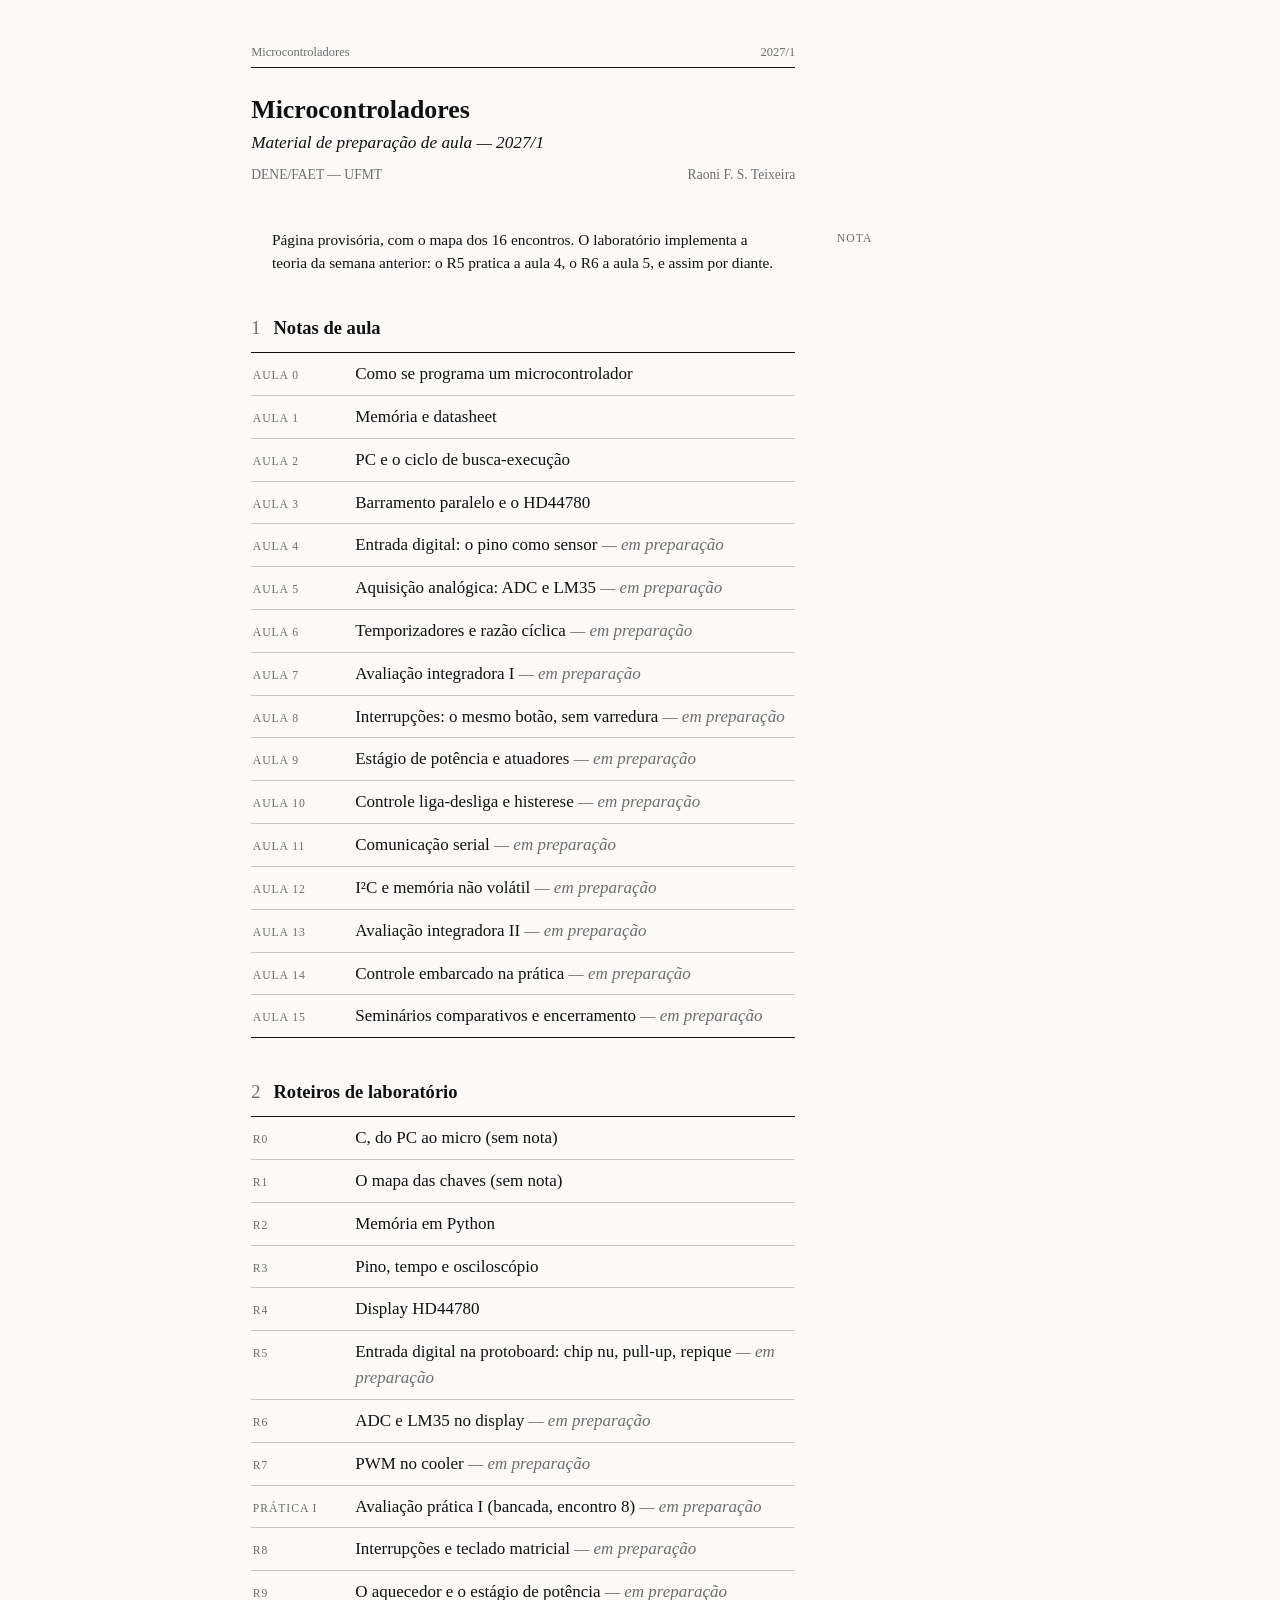
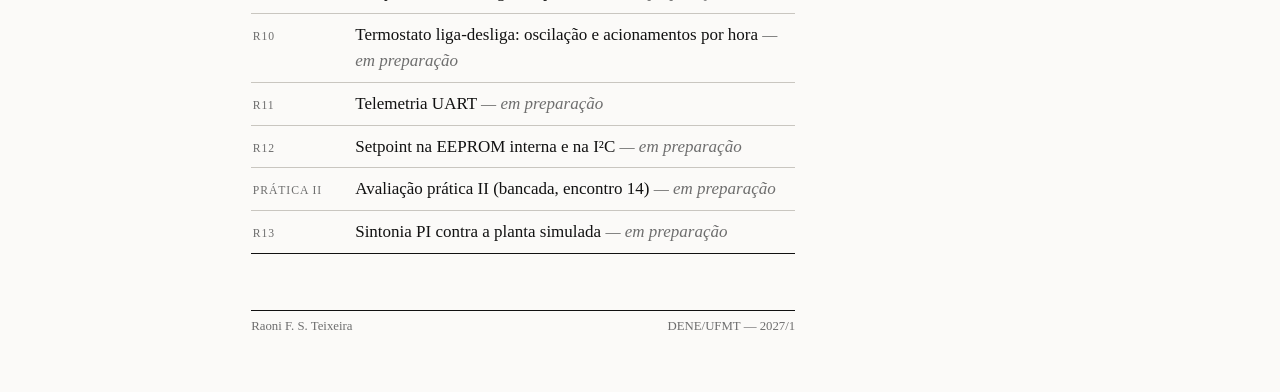
==== commit b4354cfa: "2027/1: aulas 0 e 1 revisadas Aula 0: mesa de micros (chip, placa, ecossistema), MMU e MPU, periferi" ====
--- a/2027-1/index.html
+++ b/2027-1/index.html
@@ -52,7 +52,7 @@
       <h2>Roteiros de laboratório</h2>
       <ol class="lista lista--larga">
         <li><span class="cod">R0</span><span class="item"><a href="./pdf/R0-c-do-pc-ao-micro.pdf" target="_blank">C, do PC ao micro (sem nota)</a></span></li>
-        <li><span class="cod">R1</span><span class="item"><a href="./pdf/R1-o-kit-xm118.pdf" target="_blank">O kit XM118 (sem nota)</a></span></li>
+        <li><span class="cod">R1</span><span class="item"><a href="./pdf/R1-o-kit-xm118.pdf" target="_blank">O mapa das chaves (sem nota)</a></span></li>
         <li><span class="cod">R2</span><span class="item"><a href="./pdf/R2-memoria-em-python.pdf" target="_blank">Memória em Python</a></span></li>
         <li><span class="cod">R3</span><span class="item"><a href="./pdf/R3-pino-tempo-osciloscopio.pdf" target="_blank">Pino, tempo e osciloscópio</a></span></li>
         <li><span class="cod">R4</span><span class="item"><a href="./pdf/R4-display-hd44780.pdf" target="_blank">Display HD44780</a></span></li>
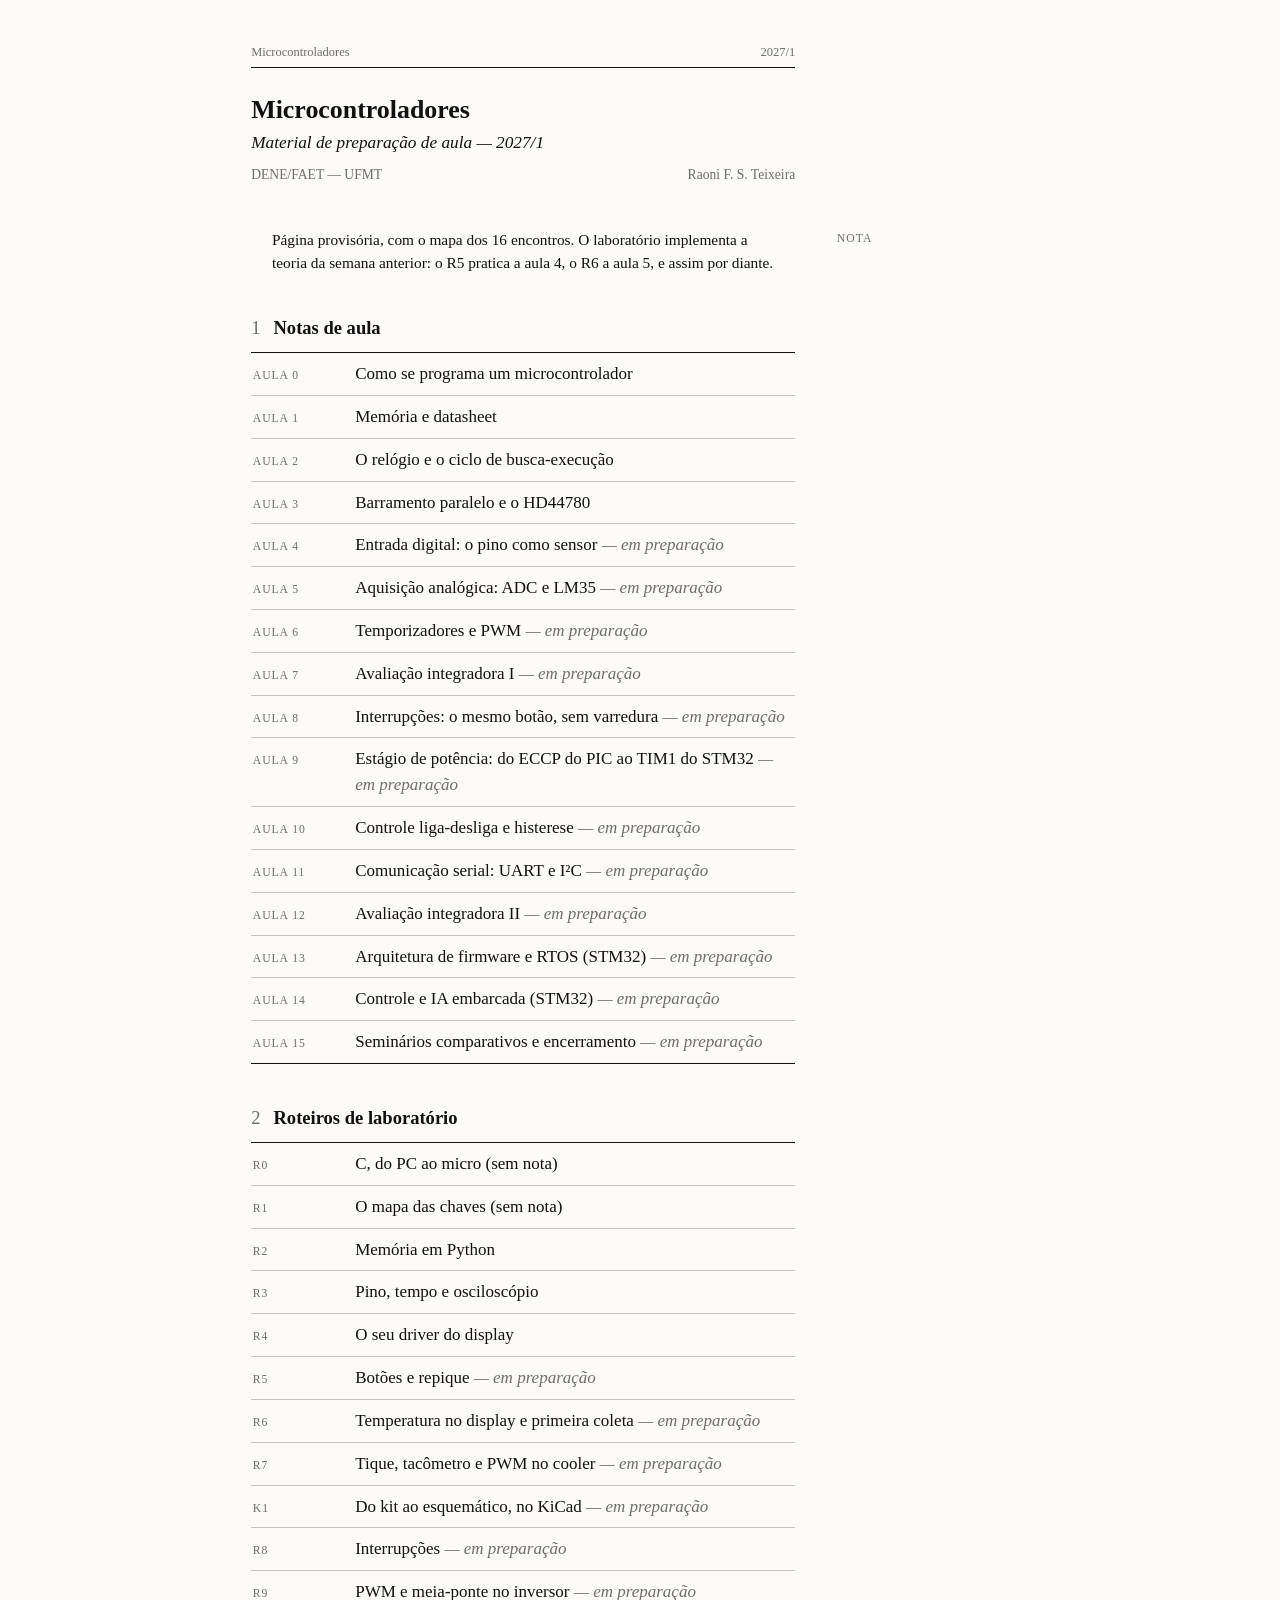
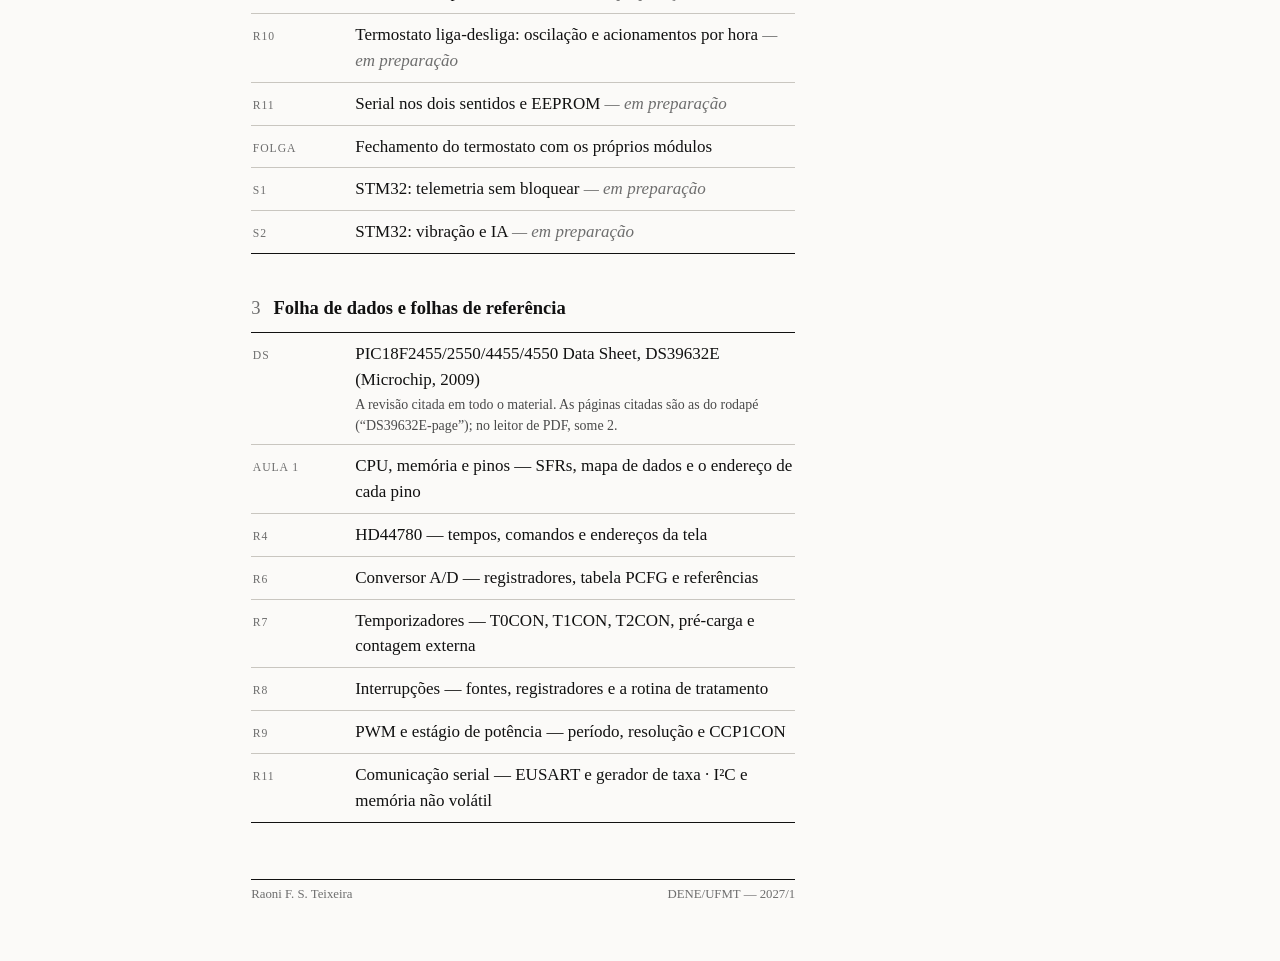
==== commit e89d4bb0: "Folha de referencia de CPU, memoria e pinos; folha de dados DS39632E na pagina Nova folha labs/cpu-m" ====
--- a/2027-1/index.html
+++ b/2027-1/index.html
@@ -31,19 +31,19 @@
       <ol class="lista lista--larga">
         <li><span class="cod">Aula 0</span><span class="item"><a href="./pdf/aula0-como-se-programa.pdf" target="_blank">Como se programa um microcontrolador</a></span></li>
         <li><span class="cod">Aula 1</span><span class="item"><a href="./pdf/aula1-memoria-e-datasheet.pdf" target="_blank">Memória e datasheet</a></span></li>
-        <li><span class="cod">Aula 2</span><span class="item"><a href="./pdf/aula2-clock-e-execucao.pdf" target="_blank">PC e o ciclo de busca-execução</a></span></li>
+        <li><span class="cod">Aula 2</span><span class="item"><a href="./pdf/aula2-clock-e-execucao.pdf" target="_blank">O relógio e o ciclo de busca-execução</a></span></li>
         <li><span class="cod">Aula 3</span><span class="item"><a href="./pdf/aula3-paralelo-e-display.pdf" target="_blank">Barramento paralelo e o HD44780</a></span></li>
         <li><span class="cod">Aula 4</span><span class="item">Entrada digital: o pino como sensor <span class="vazio">— em preparação</span></span></li>
         <li><span class="cod">Aula 5</span><span class="item">Aquisição analógica: ADC e LM35 <span class="vazio">— em preparação</span></span></li>
-        <li><span class="cod">Aula 6</span><span class="item">Temporizadores e razão cíclica <span class="vazio">— em preparação</span></span></li>
+        <li><span class="cod">Aula 6</span><span class="item">Temporizadores e PWM <span class="vazio">— em preparação</span></span></li>
         <li><span class="cod">Aula 7</span><span class="item">Avaliação integradora I <span class="vazio">— em preparação</span></span></li>
         <li><span class="cod">Aula 8</span><span class="item">Interrupções: o mesmo botão, sem varredura <span class="vazio">— em preparação</span></span></li>
-        <li><span class="cod">Aula 9</span><span class="item">Estágio de potência e atuadores <span class="vazio">— em preparação</span></span></li>
+        <li><span class="cod">Aula 9</span><span class="item">Estágio de potência: do ECCP do PIC ao TIM1 do STM32 <span class="vazio">— em preparação</span></span></li>
         <li><span class="cod">Aula 10</span><span class="item">Controle liga-desliga e histerese <span class="vazio">— em preparação</span></span></li>
-        <li><span class="cod">Aula 11</span><span class="item">Comunicação serial <span class="vazio">— em preparação</span></span></li>
-        <li><span class="cod">Aula 12</span><span class="item">I²C e memória não volátil <span class="vazio">— em preparação</span></span></li>
-        <li><span class="cod">Aula 13</span><span class="item">Avaliação integradora II <span class="vazio">— em preparação</span></span></li>
-        <li><span class="cod">Aula 14</span><span class="item">Controle embarcado na prática <span class="vazio">— em preparação</span></span></li>
+        <li><span class="cod">Aula 11</span><span class="item">Comunicação serial: UART e I²C <span class="vazio">— em preparação</span></span></li>
+        <li><span class="cod">Aula 12</span><span class="item">Avaliação integradora II <span class="vazio">— em preparação</span></span></li>
+        <li><span class="cod">Aula 13</span><span class="item">Arquitetura de firmware e RTOS (STM32) <span class="vazio">— em preparação</span></span></li>
+        <li><span class="cod">Aula 14</span><span class="item">Controle e IA embarcada (STM32) <span class="vazio">— em preparação</span></span></li>
         <li><span class="cod">Aula 15</span><span class="item">Seminários comparativos e encerramento <span class="vazio">— em preparação</span></span></li>
       </ol>
     </section>
@@ -55,18 +55,32 @@
         <li><span class="cod">R1</span><span class="item"><a href="./pdf/R1-o-kit-xm118.pdf" target="_blank">O mapa das chaves (sem nota)</a></span></li>
         <li><span class="cod">R2</span><span class="item"><a href="./pdf/R2-memoria-em-python.pdf" target="_blank">Memória em Python</a></span></li>
         <li><span class="cod">R3</span><span class="item"><a href="./pdf/R3-pino-tempo-osciloscopio.pdf" target="_blank">Pino, tempo e osciloscópio</a></span></li>
-        <li><span class="cod">R4</span><span class="item"><a href="./pdf/R4-display-hd44780.pdf" target="_blank">Display HD44780</a></span></li>
-        <li><span class="cod">R5</span><span class="item">Entrada digital na protoboard: chip nu, pull-up, repique <span class="vazio">— em preparação</span></span></li>
-        <li><span class="cod">R6</span><span class="item">ADC e LM35 no display <span class="vazio">— em preparação</span></span></li>
-        <li><span class="cod">R7</span><span class="item">PWM no cooler <span class="vazio">— em preparação</span></span></li>
-        <li><span class="cod">Prática I</span><span class="item">Avaliação prática I (bancada, encontro 8) <span class="vazio">— em preparação</span></span></li>
-        <li><span class="cod">R8</span><span class="item">Interrupções e teclado matricial <span class="vazio">— em preparação</span></span></li>
-        <li><span class="cod">R9</span><span class="item">O aquecedor e o estágio de potência <span class="vazio">— em preparação</span></span></li>
+        <li><span class="cod">R4</span><span class="item"><a href="./pdf/R4-display-hd44780.pdf" target="_blank">O seu driver do display</a></span></li>
+        <li><span class="cod">R5</span><span class="item">Botões e repique <span class="vazio">— em preparação</span></span></li>
+        <li><span class="cod">R6</span><span class="item">Temperatura no display e primeira coleta <span class="vazio">— em preparação</span></span></li>
+        <li><span class="cod">R7</span><span class="item">Tique, tacômetro e PWM no cooler <span class="vazio">— em preparação</span></span></li>
+        <li><span class="cod">K1</span><span class="item">Do kit ao esquemático, no KiCad <span class="vazio">— em preparação</span></span></li>
+        <li><span class="cod">R8</span><span class="item">Interrupções <span class="vazio">— em preparação</span></span></li>
+        <li><span class="cod">R9</span><span class="item">PWM e meia-ponte no inversor <span class="vazio">— em preparação</span></span></li>
         <li><span class="cod">R10</span><span class="item">Termostato liga-desliga: oscilação e acionamentos por hora <span class="vazio">— em preparação</span></span></li>
-        <li><span class="cod">R11</span><span class="item">Telemetria UART <span class="vazio">— em preparação</span></span></li>
-        <li><span class="cod">R12</span><span class="item">Setpoint na EEPROM interna e na I²C <span class="vazio">— em preparação</span></span></li>
-        <li><span class="cod">Prática II</span><span class="item">Avaliação prática II (bancada, encontro 14) <span class="vazio">— em preparação</span></span></li>
-        <li><span class="cod">R13</span><span class="item">Sintonia PI contra a planta simulada <span class="vazio">— em preparação</span></span></li>
+        <li><span class="cod">R11</span><span class="item">Serial nos dois sentidos e EEPROM <span class="vazio">— em preparação</span></span></li>
+        <li><span class="cod">Folga</span><span class="item">Fechamento do termostato com os próprios módulos</span></li>
+        <li><span class="cod">S1</span><span class="item">STM32: telemetria sem bloquear <span class="vazio">— em preparação</span></span></li>
+        <li><span class="cod">S2</span><span class="item">STM32: vibração e IA <span class="vazio">— em preparação</span></span></li>
+      </ol>
+    </section>
+
+    <section>
+      <h2>Folha de dados e folhas de referência</h2>
+      <ol class="lista lista--larga">
+        <li><span class="cod">DS</span><span class="item"><a href="./pdf/39632e.pdf" target="_blank">PIC18F2455/2550/4455/4550 Data Sheet, DS39632E (Microchip, 2009)</a><span class="glosa">A revisão citada em todo o material. As páginas citadas são as do rodapé (“DS39632E-page”); no leitor de PDF, some 2.</span></span></li>
+        <li><span class="cod">Aula 1</span><span class="item"><a href="../labs/cpu-memoria-pinos-referencia.html">CPU, memória e pinos — SFRs, mapa de dados e o endereço de cada pino</a></span></li>
+        <li><span class="cod">R4</span><span class="item"><a href="../labs/hd44780-referencia.html">HD44780 — tempos, comandos e endereços da tela</a></span></li>
+        <li><span class="cod">R6</span><span class="item"><a href="../labs/adc-referencia.html">Conversor A/D — registradores, tabela PCFG e referências</a></span></li>
+        <li><span class="cod">R7</span><span class="item"><a href="../labs/timers-referencia.html">Temporizadores — T0CON, T1CON, T2CON, pré-carga e contagem externa</a></span></li>
+        <li><span class="cod">R8</span><span class="item"><a href="../labs/interrupcoes-referencia.html">Interrupções — fontes, registradores e a rotina de tratamento</a></span></li>
+        <li><span class="cod">R9</span><span class="item"><a href="../labs/pwm-referencia.html">PWM e estágio de potência — período, resolução e CCP1CON</a></span></li>
+        <li><span class="cod">R11</span><span class="item"><a href="../labs/serial-referencia.html">Comunicação serial — EUSART e gerador de taxa</a> · <a href="../labs/i2c-referencia.html">I²C e memória não volátil</a></span></li>
       </ol>
     </section>
 
